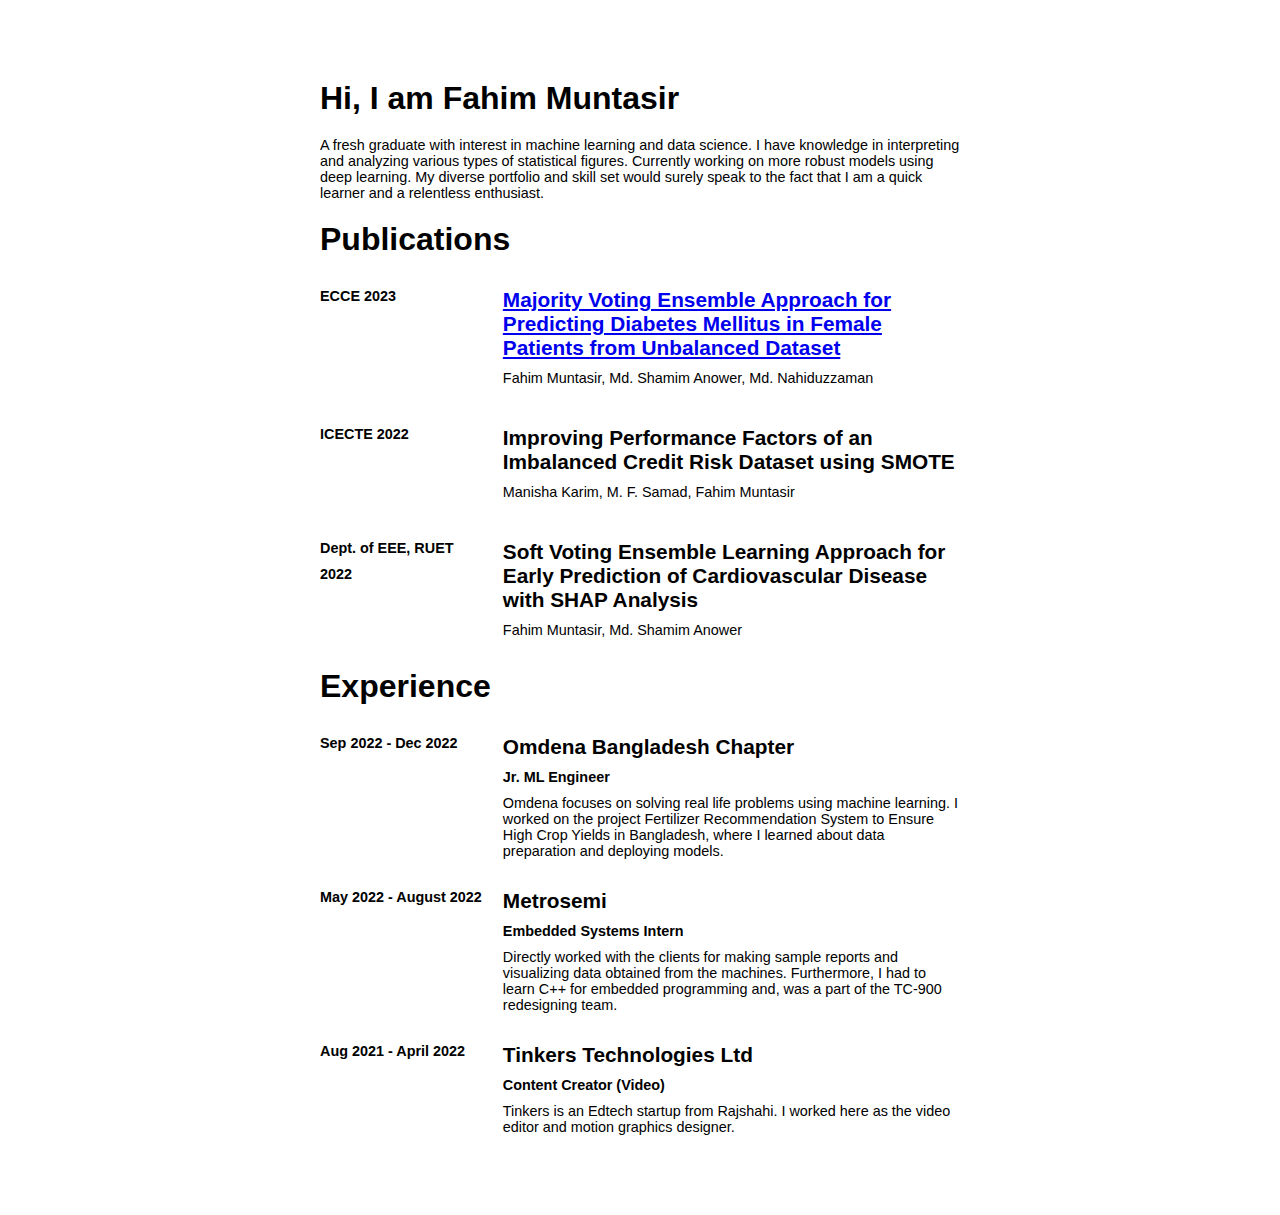
==== index.html @ 5d3c7156 "cleaning" ====
<!DOCTYPE html>
<html lang="en">
<head>
    <meta charset="UTF-8">
    <meta http-equiv="X-UA-Compatible" content="IE=edge">
    <meta name="viewport" content="width=device-width, initial-scale=1.0">
    <link rel="stylesheet" href="style.css">
    <title>Fahim Muntasir</title>
</head>
<body>
    <section class="bio">
        <div>
            <h1>Hi, I am Fahim Muntasir</h1>
            <p>
                A fresh graduate with interest in machine learning and data science. I have knowledge in interpreting and analyzing various types of statistical figures. Currently working on more robust models using deep learning. My diverse portfolio and skill set would surely speak to the fact that I am a quick learner and a relentless enthusiast.
            </p>
        </div>
    </section>

    <section class="publication">
        <h1>Publications</h1>
        <div id="exp-1">
            <div>
                <h3 class="time">ECCE 2023</h3>
            </div>
            <div class="info">
            <h2><a href="https://ieeexplore.ieee.org/document/10101629/">Majority Voting Ensemble Approach for Predicting Diabetes Mellitus in Female Patients from Unbalanced Dataset</a></h2>
            <h3 class="author">Fahim Muntasir, Md. Shamim Anower, Md. Nahiduzzaman</h3>
            </div>
        </div>

        <div id="exp-1">
            <div>
                <h3 class="time">ICECTE 2022</h3>
            </div>
            <div class="info">
            <h2>Improving Performance Factors of an Imbalanced Credit Risk Dataset using SMOTE</h2>
            <h3 class="author">Manisha Karim, M. F. Samad, Fahim Muntasir</h3>
            </div>
        </div>

        <div id="exp-1">
            <div>
                <h3 class="time">Dept. of EEE, RUET</h3>
                <h3 class="time">2022</h3>
            </div>
            <div class="info">
            <h2>Soft Voting Ensemble Learning Approach for Early Prediction of Cardiovascular Disease with SHAP Analysis</h2>
            <h3 class="author">Fahim Muntasir, Md. Shamim Anower</h3>
            </div>
        </div>
<!-- W3.CSS to make responsive  -->

    </section>

    <section class="experience">
        <h1>Experience</h1>
        <div id="exp-1">
            <div>
                <h3 class="time">Sep 2022 - Dec 2022</h3>
            </div>
            <div class="info">
            <h2>Omdena Bangladesh Chapter</h2>
            <h3 class="post">Jr. ML Engineer</h3>
            <p>
                Omdena focuses on solving real life problems using machine learning. I worked on the project Fertilizer Recommendation System to Ensure High Crop Yields in Bangladesh, where I learned about data preparation and deploying models.
            </p>
            </div>
        </div>

        <div id="exp-1">
            <div>
                <h3 class="time">May 2022 - August 2022</h3>
            </div>
            <div class="info">
            <h2>Metrosemi</h2>
            <h3 class="post">Embedded Systems Intern</h3>
            <p>
                Directly worked with the clients for making sample reports and visualizing data obtained from the machines. Furthermore, I had to learn C++ for embedded programming and, was a part of the TC-900 redesigning team.
            </p>
            </div>
        </div>

        <div id="exp-1">
            <div>
                <h3 class="time">Aug 2021 - April 2022</h3>
            </div>
            <div class="info">
            <h2>Tinkers Technologies Ltd</h2>
            <h3 class="post">Content Creator (Video)</h3>
            <p>
                Tinkers is an Edtech startup from Rajshahi. I worked here as the video editor and motion graphics designer.
            </p>
            </div>
        </div>
    </section>
    
    
</body>
</html>
---- style.css ----
@import url('https://fonts.googleapis.com/css2?family=Bebas+Neue&family=Roboto+Slab&display=swap');
@font-face{
    font-family:"helvetica";
    src:url("https://candyfonts.com/wp-data/2018/10/26/11538/HELR45W.ttf") format("woff"),
    url("https://candyfonts.com/wp-data/2018/10/26/11538/HELR45W.ttf") format("opentype"),
    url("https://candyfonts.com/wp-data/2018/10/26/11538/HELR45W.ttf") format("truetype");
}

body{
    margin: 5rem 20rem;
    font-family: "helvetica";
}

h1{
    font-weight: 700;
    font-size: 2rem;
    margin: 20px 0;
}

h2{

    font-size: 1.3rem;

    margin: 10px 0;
}


h3.author{
    font-weight: 400;
    margin: 10px 0;
    font-size: .9rem;
}

h3.time{
    font-size: .9rem;
    margin: 10px 0;
}

h3.post{
    font-size: .9rem;
    margin: 10px 0;

}

p{
    margin: 0%;
    font-size: .9rem;
}


#exp-1{
    display: grid;
    grid-template-columns: .4fr 1fr;
    margin: 20px 0;
}
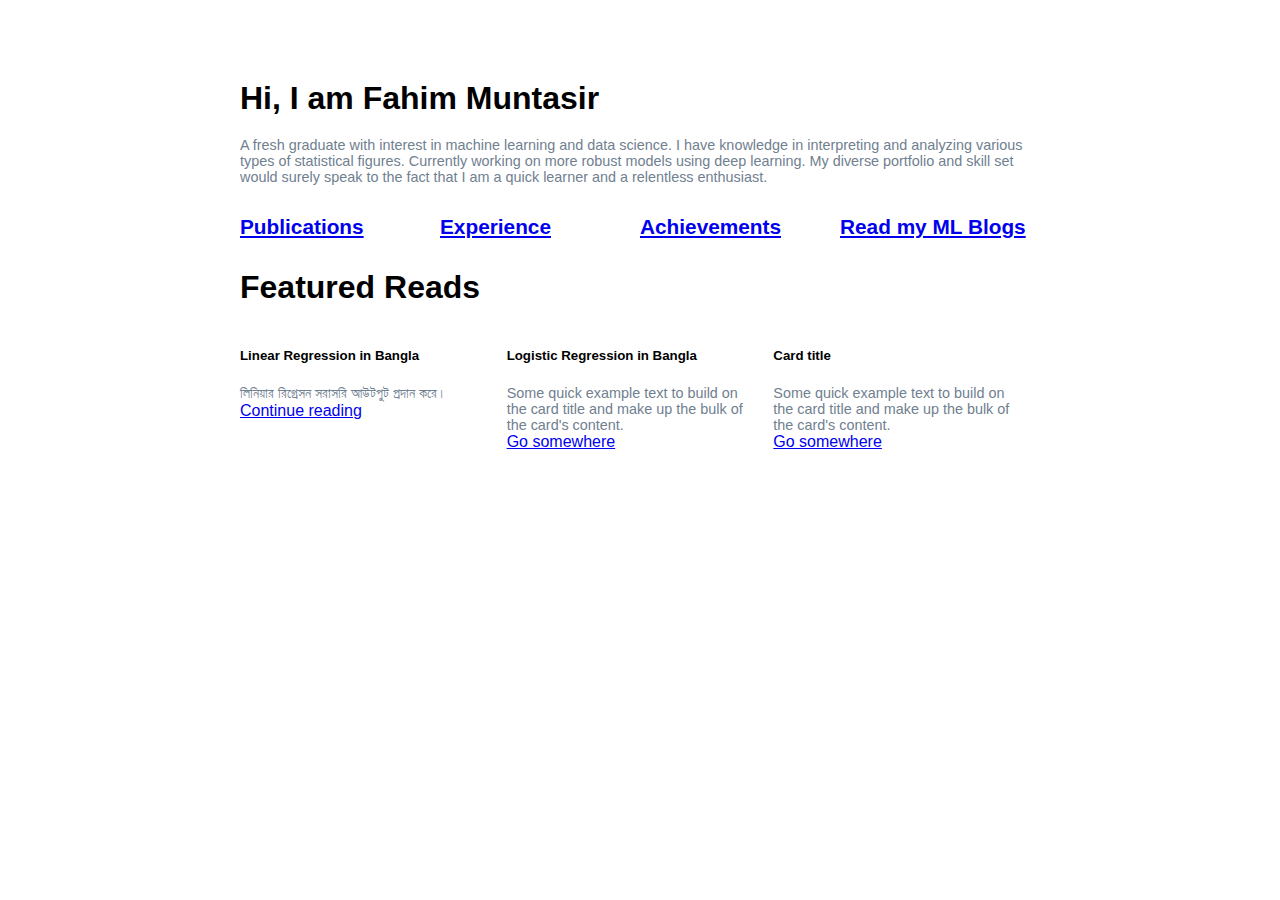
==== commit 52f7d6cc: "blogs added" ====
--- a/index.html
+++ b/index.html
@@ -4,6 +4,7 @@
     <meta charset="UTF-8">
     <meta http-equiv="X-UA-Compatible" content="IE=edge">
     <meta name="viewport" content="width=device-width, initial-scale=1.0">
+    <link href="https://cdn.jsdelivr.net/npm/bootstrap@5.0.2/dist/css/bootstrap.min.css" rel="stylesheet" integrity="sha384-EVSTQN3/azprG1Anm3QDgpJLIm9Nao0Yz1ztcQTwFspd3yD65VohhpuuCOmLASjC" crossorigin="anonymous">
     <link rel="stylesheet" href="style.css">
     <title>Fahim Muntasir</title>
 </head>
@@ -11,90 +12,46 @@
     <section class="bio">
         <div>
             <h1>Hi, I am Fahim Muntasir</h1>
-            <p>
+            <h3 class="author">
                 A fresh graduate with interest in machine learning and data science. I have knowledge in interpreting and analyzing various types of statistical figures. Currently working on more robust models using deep learning. My diverse portfolio and skill set would surely speak to the fact that I am a quick learner and a relentless enthusiast.
-            </p>
+            </h3>
         </div>
     </section>
 
-    <section class="publication">
-        <h1>Publications</h1>
-        <div id="exp-1">
-            <div>
-                <h3 class="time">ECCE 2023</h3>
-            </div>
-            <div class="info">
-            <h2><a href="https://ieeexplore.ieee.org/document/10101629/">Majority Voting Ensemble Approach for Predicting Diabetes Mellitus in Female Patients from Unbalanced Dataset</a></h2>
-            <h3 class="author">Fahim Muntasir, Md. Shamim Anower, Md. Nahiduzzaman</h3>
-            </div>
+    <section class="links">
+        <div class="link">
+            <h2><a href="publication.html">Publications</a></h2>
+            <h2><a href="experience.html">Experience</a></h2>
+            <h2><a href="publication.html">Achievements</a></h2>
+            <h2><a href="publication.html">Read my ML Blogs</a></h2>
         </div>
-
-        <div id="exp-1">
-            <div>
-                <h3 class="time">ICECTE 2022</h3>
-            </div>
-            <div class="info">
-            <h2>Improving Performance Factors of an Imbalanced Credit Risk Dataset using SMOTE</h2>
-            <h3 class="author">Manisha Karim, M. F. Samad, Fahim Muntasir</h3>
-            </div>
-        </div>
-
-        <div id="exp-1">
-            <div>
-                <h3 class="time">Dept. of EEE, RUET</h3>
-                <h3 class="time">2022</h3>
-            </div>
-            <div class="info">
-            <h2>Soft Voting Ensemble Learning Approach for Early Prediction of Cardiovascular Disease with SHAP Analysis</h2>
-            <h3 class="author">Fahim Muntasir, Md. Shamim Anower</h3>
-            </div>
-        </div>
-<!-- W3.CSS to make responsive  -->
-
     </section>
 
-    <section class="experience">
-        <h1>Experience</h1>
-        <div id="exp-1">
-            <div>
-                <h3 class="time">Sep 2022 - Dec 2022</h3>
+    <h1>Featured Reads</h1>
+    <section id="featured">
+        <div class="card" style="width: 15rem;">
+            <div class="card-body">
+              <h5 class="card-title">Linear Regression in Bangla</h5>
+              <p class="card-text">লিনিয়ার রিগ্রেসন সরাসরি আউটপুট প্রদান করে।</p>
+              <a href="#" class="btn btn-primary">Continue reading</a>
             </div>
-            <div class="info">
-            <h2>Omdena Bangladesh Chapter</h2>
-            <h3 class="post">Jr. ML Engineer</h3>
-            <p>
-                Omdena focuses on solving real life problems using machine learning. I worked on the project Fertilizer Recommendation System to Ensure High Crop Yields in Bangladesh, where I learned about data preparation and deploying models.
-            </p>
+          </div>
+
+          <div class="card" style="width: 15rem;">
+            <div class="card-body">
+              <h5 class="card-title">Logistic Regression in Bangla</h5>
+              <p class="card-text">Some quick example text to build on the card title and make up the bulk of the card's content.</p>
+              <a href="#" class="btn btn-primary">Go somewhere</a>
             </div>
-        </div>
+          </div>
 
-        <div id="exp-1">
-            <div>
-                <h3 class="time">May 2022 - August 2022</h3>
+          <div class="card" style="width: 15rem;">
+            <div class="card-body">
+              <h5 class="card-title">Card title</h5>
+              <p class="card-text">Some quick example text to build on the card title and make up the bulk of the card's content.</p>
+              <a href="#" class="btn btn-primary">Go somewhere</a>
             </div>
-            <div class="info">
-            <h2>Metrosemi</h2>
-            <h3 class="post">Embedded Systems Intern</h3>
-            <p>
-                Directly worked with the clients for making sample reports and visualizing data obtained from the machines. Furthermore, I had to learn C++ for embedded programming and, was a part of the TC-900 redesigning team.
-            </p>
-            </div>
-        </div>
-
-        <div id="exp-1">
-            <div>
-                <h3 class="time">Aug 2021 - April 2022</h3>
-            </div>
-            <div class="info">
-            <h2>Tinkers Technologies Ltd</h2>
-            <h3 class="post">Content Creator (Video)</h3>
-            <p>
-                Tinkers is an Edtech startup from Rajshahi. I worked here as the video editor and motion graphics designer.
-            </p>
-            </div>
-        </div>
+          </div>
     </section>
-    
-    
 </body>
 </html>--- a/style.css
+++ b/style.css
@@ -7,9 +7,12 @@
 }
 
 body{
-    margin: 5rem 20rem;
+    margin: 5rem 10rem;
+    padding: 0 5em;
     font-family: "helvetica";
 }
+
+  
 
 h1{
     font-weight: 700;
@@ -20,7 +23,6 @@
 h2{
 
     font-size: 1.3rem;
-
     margin: 10px 0;
 }
 
@@ -29,11 +31,14 @@
     font-weight: 400;
     margin: 10px 0;
     font-size: .9rem;
+    color: slategray;
 }
 
 h3.time{
     font-size: .9rem;
     margin: 10px 0;
+    padding-right: 2rem;
+    text-align: right;
 }
 
 h3.post{
@@ -45,11 +50,62 @@
 p{
     margin: 0%;
     font-size: .9rem;
+    color: slategray;
 }
 
 
 #exp-1{
     display: grid;
-    grid-template-columns: .4fr 1fr;
+    grid-template-columns: .5fr 1fr;
     margin: 20px 0;
-}+}
+
+.link{
+    display: grid;
+    grid-template-columns: 1fr 1fr 1fr 1fr;
+    margin: 20px 0;
+}
+
+#featured{
+    display: grid;
+    grid-template-columns: 1fr 1fr 1fr;
+    margin: 10px 0;
+}
+
+@media only screen and (max-width: 768px) {
+    body {
+      margin: 20px;
+    }
+    h1{
+        font-size: 1.5rem;
+    }
+    h2{
+        font-size:1rem;
+    }
+    h3{
+        font-size: .6rem;
+    }
+    p{
+        font-size: .8rem;
+    }
+    #exp-1{
+        display: grid;
+        grid-template-columns: 0 1fr;
+        margin: 20px 0;
+    }
+    .time{
+        display: none;
+    }
+
+    .link{
+        display: block;
+    }
+
+    #featured{
+        display: block;
+    }
+
+    .card{
+        margin: 20px 0;
+    }
+  }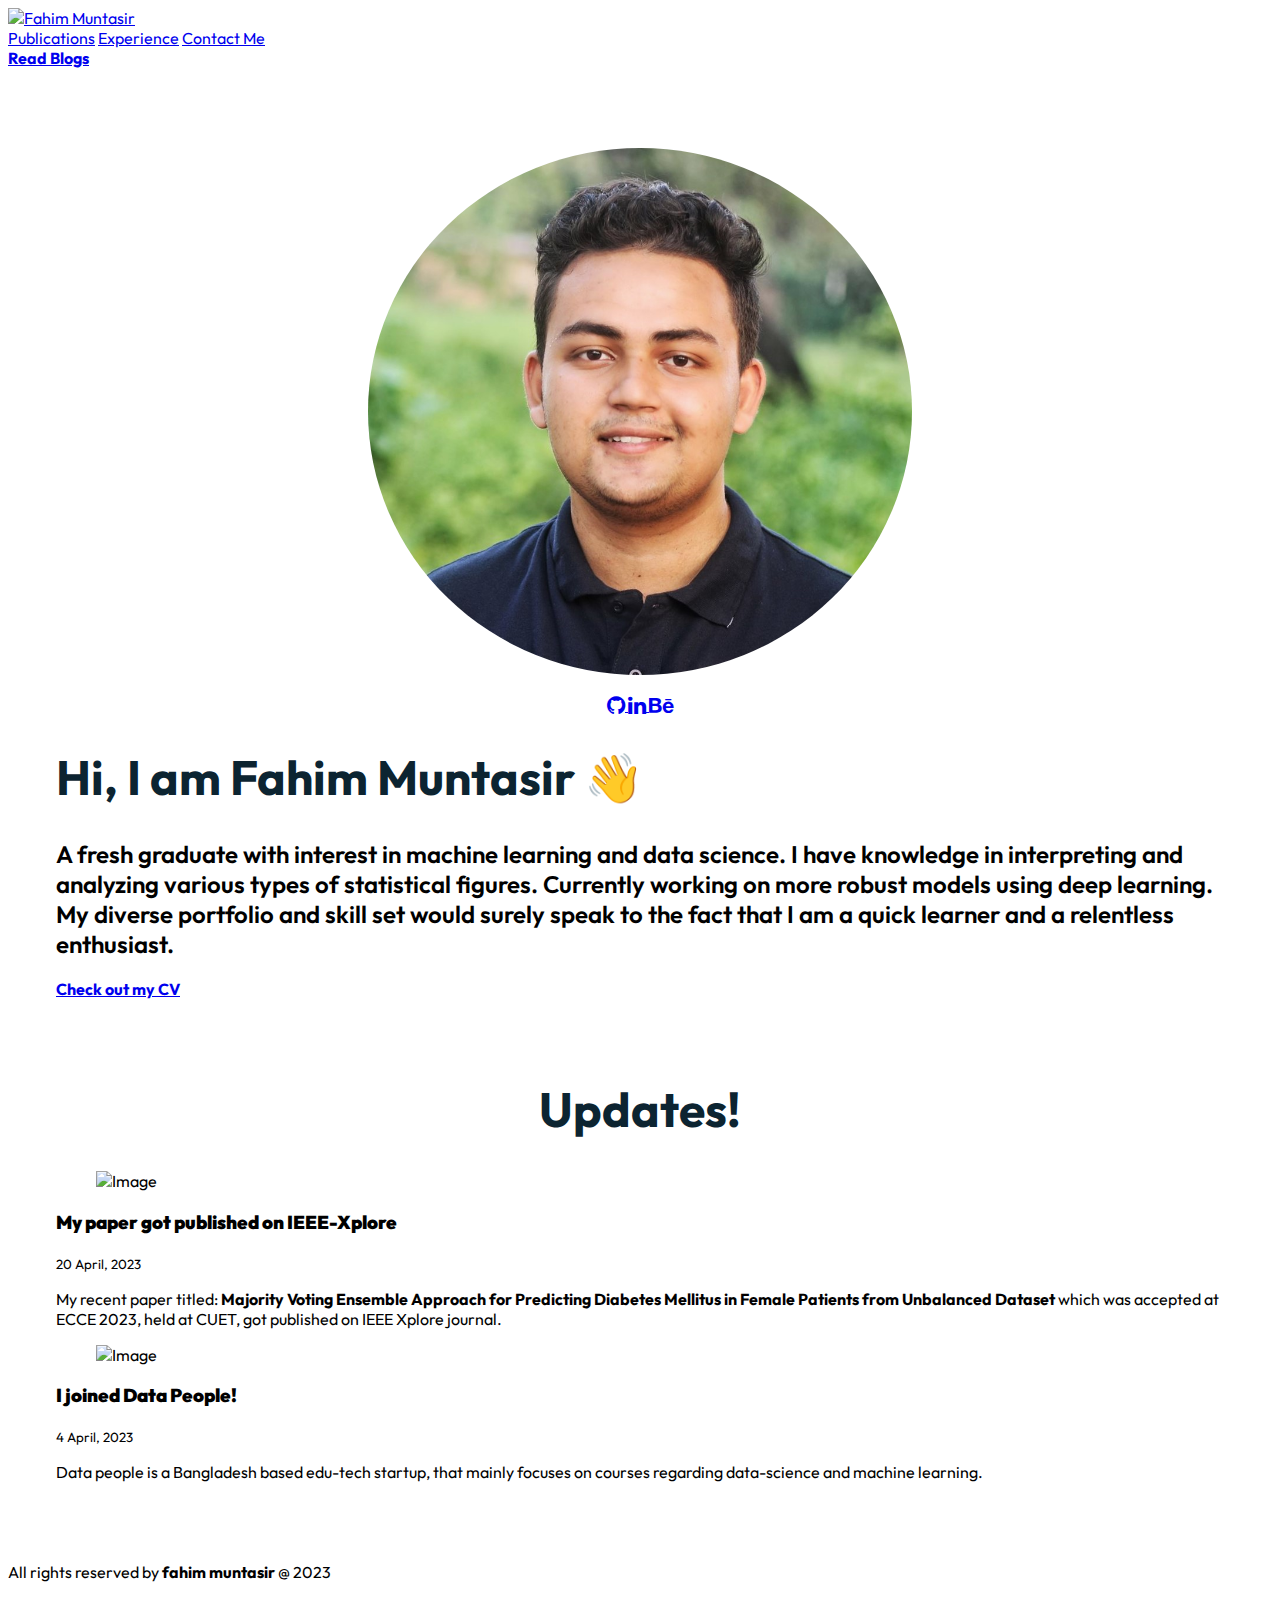
==== commit c0688fda: "bulma to the rescue" ====
--- a/index.html
+++ b/index.html
@@ -4,54 +4,189 @@
     <meta charset="UTF-8">
     <meta http-equiv="X-UA-Compatible" content="IE=edge">
     <meta name="viewport" content="width=device-width, initial-scale=1.0">
-    <link href="https://cdn.jsdelivr.net/npm/bootstrap@5.0.2/dist/css/bootstrap.min.css" rel="stylesheet" integrity="sha384-EVSTQN3/azprG1Anm3QDgpJLIm9Nao0Yz1ztcQTwFspd3yD65VohhpuuCOmLASjC" crossorigin="anonymous">
-    <link rel="stylesheet" href="style.css">
-    <title>Fahim Muntasir</title>
+
+    <link rel="stylesheet" href="https://cdn.jsdelivr.net/npm/bulma@0.9.3/css/bulma.min.css">
+    
+    <link rel="stylesheet" href="https://maxcdn.bootstrapcdn.com/font-awesome/4.7.0/css/font-awesome.min.css">
+    <link rel="stylesheet" href="styles.css">
+    <title>Document</title>
 </head>
 <body>
-    <section class="bio">
-        <div>
-            <h1>Hi, I am Fahim Muntasir</h1>
-            <h3 class="author">
-                A fresh graduate with interest in machine learning and data science. I have knowledge in interpreting and analyzing various types of statistical figures. Currently working on more robust models using deep learning. My diverse portfolio and skill set would surely speak to the fact that I am a quick learner and a relentless enthusiast.
-            </h3>
+
+
+  <nav class="navbar is-fixed-top" role="navigation" aria-label="main navigation">
+    <div class="navbar-brand">
+      <a class="navbar-item" href="https://fontmeme.com/signature-fonts/"><img src="https://fontmeme.com/permalink/230427/e392197a29cda39f027a564bb44cf9f8.png" width="150" height="50" alt="Fahim Muntasir" border="0"></a>
+  
+      <a role="button" class="navbar-burger burger" aria-label="menu" aria-expanded="false" data-target="navbarBasicExample">
+        <span aria-hidden="true"></span>
+        <span aria-hidden="true"></span>
+        <span aria-hidden="true"></span>
+      </a>
+    </div>
+  
+    <div id="navbarBasicExample" class="navbar-menu">
+      <div class="navbar-end">
+        <a class="navbar-item" href="publication.html">Publications</a>
+        <a class="navbar-item" href="experience.html">Experience</a>
+        <a class="navbar-item" href="contact.html">Contact Me</a>
+
+        <div class="buttons">
+            <a class="button is-dark" href="#">
+              <strong>Read Blogs</strong>
+            </a>
         </div>
-    </section>
+      </div>
+    </div>
+  </nav>
 
-    <section class="links">
-        <div class="link">
-            <h2><a href="publication.html">Publications</a></h2>
-            <h2><a href="experience.html">Experience</a></h2>
-            <h2><a href="publication.html">Achievements</a></h2>
-            <h2><a href="publication.html">Read my ML Blogs</a></h2>
+
+<div class="block" id="bio">
+    <div class="container">
+        <div class="columns">
+            <div class="column is-one-third" id="side-panel">
+                <figure>
+                    <img class="is-rounded" src="fmn passport.jpg">
+                </figure>
+
+                <a href="https://github.com/fahim-muntasir-niloy">
+                  <span class="icon is-medium">
+                    <i class="fa fa-github fa-lg"></i>
+                  </span>
+                </a>
+                <!-- <a href="https://www.kaggle.com/muntasirfahimniloy">
+                  <span class="icon">
+                    <i class="fa fa-kaggle"></i>
+                  </span>
+                </a> -->
+                <a href="https://www.linkedin.com/in/fahim-muntasir-7bb793146/">
+                  <span class="icon is-medium">
+                    <i class="fa fa-linkedin fa-lg"></i>
+                  </span>
+                </a>
+                <a href="https://www.behance.net/fahimmniloy">
+                  <span class="icon is-medium">
+                    <i class="fa fa-behance fa-lg"></i>
+                  </span>
+                </a>
+            </div>
+            <div class="column">
+                <h1>Hi, I am Fahim Muntasir 👋</h1>
+                <div class="block">
+                    <h2 class="subtitle">
+                        A fresh graduate with interest in machine learning and data science. I have knowledge in interpreting and analyzing various types of statistical figures. Currently working on more robust models using deep learning. My diverse portfolio and skill set would surely speak to the fact that I am a quick learner and a relentless enthusiast.
+                    </h2>
+                    <div class="block">
+                      <a href="https://yn00n-my.sharepoint.com/:b:/g/personal/fmn_ms365ce_onmicrosoft_com/EZx0MgwAwXtPq0aF73CgcKYBkCW4fFNMMeJz06hncAA2ng?e=YZSFUz" class="button is-dark"><strong>Check out my CV</strong></a>
+                    </div>
+                </div>
+            </div>
         </div>
-    </section>
+    </div>
+</div>
 
-    <h1>Featured Reads</h1>
-    <section id="featured">
-        <div class="card" style="width: 15rem;">
-            <div class="card-body">
-              <h5 class="card-title">Linear Regression in Bangla</h5>
-              <p class="card-text">লিনিয়ার রিগ্রেসন সরাসরি আউটপুট প্রদান করে।</p>
-              <a href="#" class="btn btn-primary">Continue reading</a>
+<!-- Updates Section -->
+
+<div class="block" id="bio">
+    <div class="container">
+        <div class="columns">
+            <div class="column is-one-third" id="side-panel">
+                <h1>Updates!</h1>
             </div>
-          </div>
+            <div class="column">
 
-          <div class="card" style="width: 15rem;">
-            <div class="card-body">
-              <h5 class="card-title">Logistic Regression in Bangla</h5>
-              <p class="card-text">Some quick example text to build on the card title and make up the bulk of the card's content.</p>
-              <a href="#" class="btn btn-primary">Go somewhere</a>
+                <div class="box">
+                    <article class="media">
+                      <div class="media-left">
+                        <figure class="image is-squared">
+                          <img src="http://bulma.io/images/placeholders/128x128.png" alt="Image">
+                        </figure>
+                      </div>
+                      <div class="media-content">
+                        <div class="content">
+                            <h3><strong>My paper got published on IEEE-Xplore</strong></h3>
+                            <small>20 April, 2023</small>
+                            <p>
+                            My recent paper titled: <strong>
+                                Majority Voting Ensemble Approach for Predicting Diabetes Mellitus in Female Patients from Unbalanced Dataset</strong> which was accepted at ECCE 2023, held at CUET, got published on IEEE Xplore journal.
+                          </p>
+                        </div>
+                      </div>
+                    </article>
+                  </div>
+
+
+                <div class="box">
+                  <article class="media">
+                    <div class="media-left">
+                      <figure class="image is-squared">
+                        <img src="http://bulma.io/images/placeholders/128x128.png" alt="Image">
+                      </figure>
+                    </div>
+                    <div class="media-content">
+                      <div class="content">
+                          <h3><strong>I joined Data People!</strong></h3>
+                          <small>4 April, 2023</small>
+                          <p>
+                          Data people is a Bangladesh based edu-tech startup, that mainly focuses on courses regarding data-science and machine learning. 
+                        </p>
+                      </div>
+                    </div>
+                  </article>
+                </div>
+
+                
+                
             </div>
-          </div>
 
-          <div class="card" style="width: 15rem;">
-            <div class="card-body">
-              <h5 class="card-title">Card title</h5>
-              <p class="card-text">Some quick example text to build on the card title and make up the bulk of the card's content.</p>
-              <a href="#" class="btn btn-primary">Go somewhere</a>
             </div>
-          </div>
-    </section>
+        </div>
+    </div>
+</div>
+
+<footer class="footer">
+  <div class="container">
+    <div class="content has-text-centered">
+      <p>
+        All rights reserved by <strong>fahim muntasir</strong> @ 2023
+      </p>
+    </div>
+  </div>
+</footer>
+
+
+
+
+
+
+
+<!-- navbar menu -->
+<script>
+  document.addEventListener('DOMContentLoaded', function() {
+
+    // Get all "navbar-burger" elements
+    const $navbarBurgers = Array.prototype.slice.call(document.querySelectorAll('.navbar-burger'), 0);
+
+    // Check if there are any navbar burgers
+    if ($navbarBurgers.length > 0) {
+
+      // Add a click event listener to each of them
+      $navbarBurgers.forEach(function ($el) {
+        $el.addEventListener('click', function () {
+
+          // Get the target from the "data-target" attribute
+          const target = $el.dataset.target;
+          const $target = document.getElementById(target);
+
+          // Toggle the "is-active" class on both the "navbar-burger" and the "navbar-menu"
+          $el.classList.toggle('is-active');
+          $target.classList.toggle('is-active');
+
+        });
+      });
+    }
+  });
+</script>
+
 </body>
 </html>--- a/styles.css
+++ b/styles.css
@@ -0,0 +1,53 @@
+@import url('https://fonts.cdnfonts.com/css/archia');
+@import url('https://fonts.googleapis.com/css2?family=Outfit:wght@400;700;900&display=swap');
+
+/* Storm: #0c2431 | Teal: #194a50 | Sunburst: #d37556 | Sand: #d8a28c | Cloud: #e1dad2 */
+
+body{
+
+    font-family: 'Outfit';
+}
+
+h1{
+    color: #0c2431;
+    font-family: 'Outfit';
+    font-weight: 700;
+    font-size: 3em;
+}
+h2{
+    font-family: 'Outfit';
+    font-size: 1.5em;
+    font-weight: 600;
+}
+.content h4{
+    font-weight: 400;
+}
+
+.is-rounded{
+    width: 50%;
+    border-radius: 50%;
+}
+
+#bio{
+    margin: 5em 3em;
+}
+
+#update{
+    margin: 10px;
+    text-align: center;
+}
+
+#side-panel{
+    text-align: center;
+}
+
+
+/* publication page */
+
+#pub{
+    text-align: center;
+    padding-bottom: 2em;
+}
+#time{
+    text-align: left;
+}
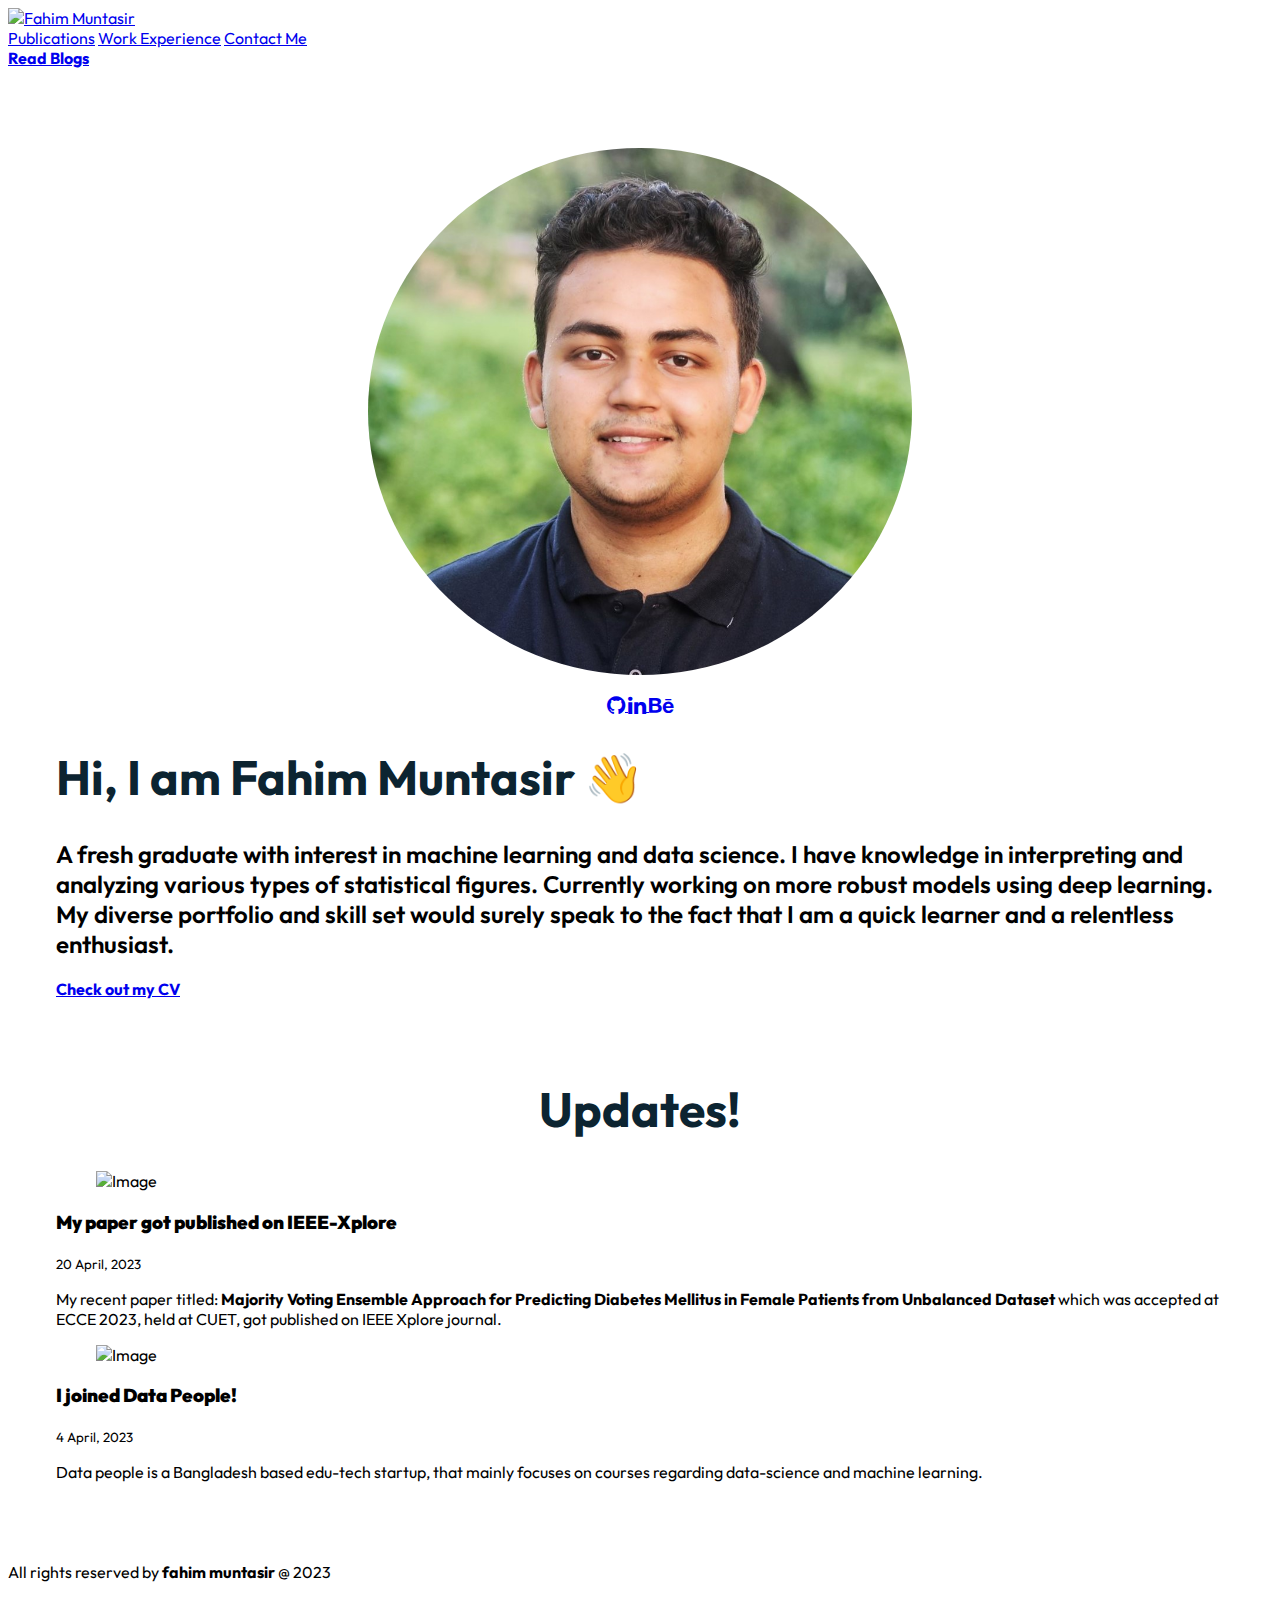
==== commit c38da009: "experience page" ====
--- a/index.html
+++ b/index.html
@@ -9,14 +9,14 @@
     
     <link rel="stylesheet" href="https://maxcdn.bootstrapcdn.com/font-awesome/4.7.0/css/font-awesome.min.css">
     <link rel="stylesheet" href="styles.css">
-    <title>Document</title>
+    <title>Fahim Muntasir</title>
 </head>
 <body>
 
 
   <nav class="navbar is-fixed-top" role="navigation" aria-label="main navigation">
     <div class="navbar-brand">
-      <a class="navbar-item" href="https://fontmeme.com/signature-fonts/"><img src="https://fontmeme.com/permalink/230427/e392197a29cda39f027a564bb44cf9f8.png" width="150" height="50" alt="Fahim Muntasir" border="0"></a>
+      <a class="navbar-item" href="https://fahim-muntasir-niloy.github.io/my_portfolio_site/"><img src="https://fontmeme.com/permalink/230427/e392197a29cda39f027a564bb44cf9f8.png" width="150" height="50" alt="Fahim Muntasir" border="0"></a>
   
       <a role="button" class="navbar-burger burger" aria-label="menu" aria-expanded="false" data-target="navbarBasicExample">
         <span aria-hidden="true"></span>
@@ -28,7 +28,7 @@
     <div id="navbarBasicExample" class="navbar-menu">
       <div class="navbar-end">
         <a class="navbar-item" href="publication.html">Publications</a>
-        <a class="navbar-item" href="experience.html">Experience</a>
+        <a class="navbar-item" href="experience.html">Work Experience</a>
         <a class="navbar-item" href="contact.html">Contact Me</a>
 
         <div class="buttons">
--- a/styles.css
+++ b/styles.css
@@ -51,3 +51,22 @@
 #time{
     text-align: left;
 }
+
+
+/* Work experience page */
+#jobs{
+    padding: 0 5em;
+}
+#job-bio{
+    margin: 5em 15em;
+}
+.line{
+    border-bottom: 1px solid #d8a28c;
+    opacity: 50%;
+    margin-bottom: 20px;
+}
+@media screen and (max-width: 768px) {
+    #job-bio {
+      margin: 5em 1em;
+    }
+}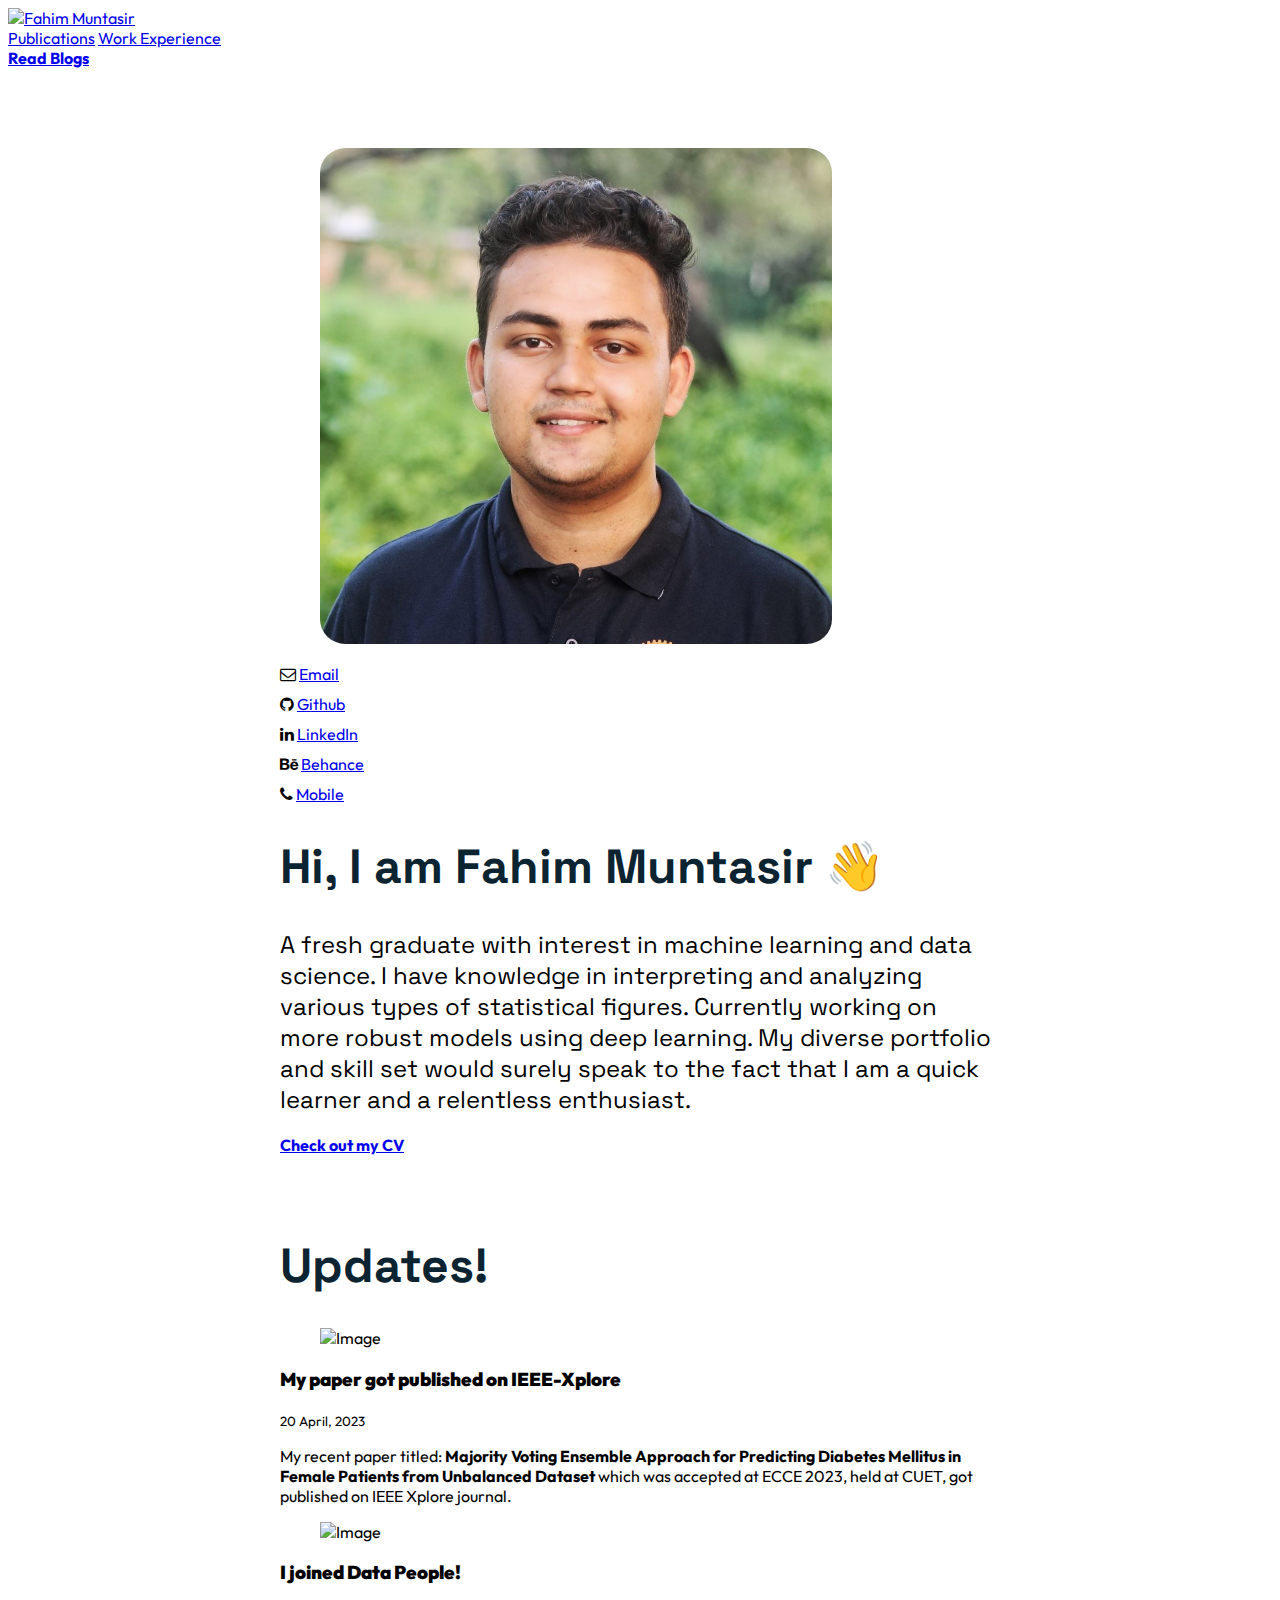
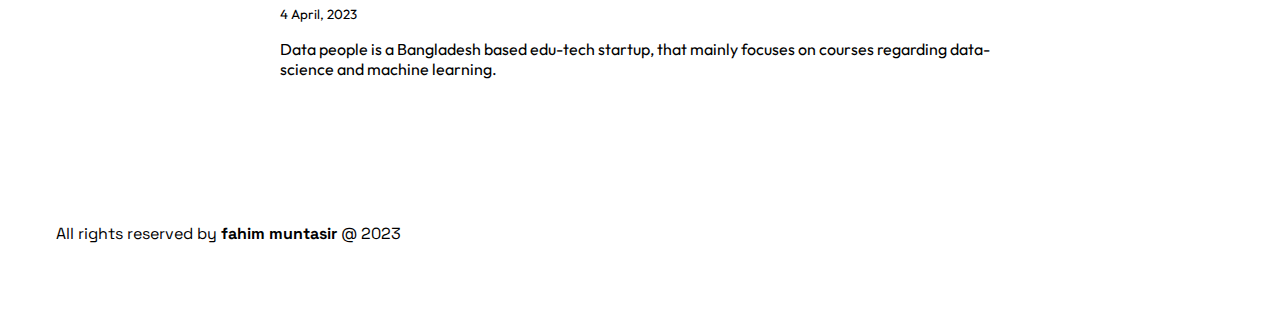
==== commit 05ba7a90: "blogs left to add" ====
--- a/index.html
+++ b/index.html
@@ -29,7 +29,6 @@
       <div class="navbar-end">
         <a class="navbar-item" href="publication.html">Publications</a>
         <a class="navbar-item" href="experience.html">Work Experience</a>
-        <a class="navbar-item" href="contact.html">Contact Me</a>
 
         <div class="buttons">
             <a class="button is-dark" href="#">
@@ -48,27 +47,48 @@
                 <figure>
                     <img class="is-rounded" src="fmn passport.jpg">
                 </figure>
-
-                <a href="https://github.com/fahim-muntasir-niloy">
-                  <span class="icon is-medium">
-                    <i class="fa fa-github fa-lg"></i>
-                  </span>
-                </a>
-                <!-- <a href="https://www.kaggle.com/muntasirfahimniloy">
-                  <span class="icon">
-                    <i class="fa fa-kaggle"></i>
-                  </span>
-                </a> -->
-                <a href="https://www.linkedin.com/in/fahim-muntasir-7bb793146/">
-                  <span class="icon is-medium">
-                    <i class="fa fa-linkedin fa-lg"></i>
-                  </span>
-                </a>
-                <a href="https://www.behance.net/fahimmniloy">
-                  <span class="icon is-medium">
-                    <i class="fa fa-behance fa-lg"></i>
-                  </span>
-                </a>
+<div class="contact_links">
+  <span class="icon-text">
+    <span class="icon">
+        <i class="fa fa-envelope-o fa-md"></i>
+    </span>
+  </span>
+    <a href="mailto:muntasirfahim.niloy@gmail.com">Email</a>
+</div>
+
+<div class="contact_links">
+<span class="icon-text">
+  <span class="icon">
+      <i class="fa fa-github fa-md"></i>
+  </span>
+</span>
+  <a href="https://github.com/fahim-muntasir-niloy">Github</a>
+</div>
+                 
+<div class="contact_links">
+  <span class="icon-text">
+    <span class="icon">
+        <i class="fa fa-linkedin fa-md"></i>
+    </span>
+    <a href="https://www.linkedin.com/in/fahim-muntasir-7bb793146/">LinkedIn</a>
+
+</div>
+<div class="contact_links">
+<span class="icon-text">
+  <span class="icon">
+      <i class="fa fa-behance fa-md"></i>
+  </span>
+  <a href="https://www.behance.net/fahimmniloy">Behance</a>
+</div>
+                
+<div class="contact_links">
+  <span class="icon-text">
+    <span class="icon">
+        <i class="fa fa-phone fa-md"></i>
+    </span>
+  <a href="tel:+880-1701009210">Mobile</a>
+</div>
+
             </div>
             <div class="column">
                 <h1>Hi, I am Fahim Muntasir 👋</h1>
@@ -79,6 +99,9 @@
                     <div class="block">
                       <a href="https://yn00n-my.sharepoint.com/:b:/g/personal/fmn_ms365ce_onmicrosoft_com/EZx0MgwAwXtPq0aF73CgcKYBkCW4fFNMMeJz06hncAA2ng?e=YZSFUz" class="button is-dark"><strong>Check out my CV</strong></a>
                     </div>
+                    <a class="phone_menu" href="mailto:muntasirfahim.niloy@gmail.com">Email</a>
+                    <a class="phone_menu" href="https://github.com/fahim-muntasir-niloy">Github</a>
+                    <a class="phone_menu" href="https://www.linkedin.com/in/fahim-muntasir-7bb793146/">LinkedIn</a>
                 </div>
             </div>
         </div>
@@ -99,7 +122,7 @@
                     <article class="media">
                       <div class="media-left">
                         <figure class="image is-squared">
-                          <img src="http://bulma.io/images/placeholders/128x128.png" alt="Image">
+                          <img src="https://picsum.photos/id/24/128" alt="Image">
                         </figure>
                       </div>
                       <div class="media-content">
@@ -120,7 +143,7 @@
                   <article class="media">
                     <div class="media-left">
                       <figure class="image is-squared">
-                        <img src="http://bulma.io/images/placeholders/128x128.png" alt="Image">
+                        <img src="https://picsum.photos/id/60/128" alt="Image">
                       </figure>
                     </div>
                     <div class="media-content">
--- a/styles.css
+++ b/styles.css
@@ -1,4 +1,6 @@
 @import url('https://fonts.cdnfonts.com/css/archia');
+@import url('https://fonts.googleapis.com/css2?family=Space+Grotesk:wght@400;700&display=swap');
+@import url('https://fonts.googleapis.com/css2?family=Kanit:wght@500;700&display=swap');
 @import url('https://fonts.googleapis.com/css2?family=Outfit:wght@400;700;900&display=swap');
 
 /* Storm: #0c2431 | Teal: #194a50 | Sunburst: #d37556 | Sand: #d8a28c | Cloud: #e1dad2 */
@@ -8,28 +10,45 @@
     font-family: 'Outfit';
 }
 
+.footer{
+    font-family: "Space Grotesk";
+    padding: 3em;
+}
+
 h1{
     color: #0c2431;
-    font-family: 'Outfit';
+    font-family: 'Space Grotesk';
     font-weight: 700;
     font-size: 3em;
 }
 h2{
-    font-family: 'Outfit';
+    font-family: 'Space Grotesk';
     font-size: 1.5em;
-    font-weight: 600;
+    font-weight: 400;
+}
+
+.contact_links{
+    margin-bottom: 10px;
+}
+
+.phone_menu{
+    /* display: none; */
+    font-family: "Space Grotesk";
+    padding: 0 40px 0 0;
+    text-decoration: underline;
 }
 .content h4{
     font-weight: 400;
 }
 
 .is-rounded{
-    width: 50%;
-    border-radius: 50%;
+    width: 80%;
+    border-radius: 5%;
 }
 
 #bio{
-    margin: 5em 3em;
+    margin: 5em 7em;
+    padding: 0 10em;
 }
 
 #update{
@@ -38,7 +57,7 @@
 }
 
 #side-panel{
-    text-align: center;
+    text-align: left;
 }
 
 
@@ -65,7 +84,31 @@
     opacity: 50%;
     margin-bottom: 20px;
 }
+
+@media only screen and (min-width: 768px) {
+    /* CSS rules for large screens */
+    .phone_menu {
+      display: none;
+    }
+  }
+
+  /* CSS rule for mobile */
 @media screen and (max-width: 768px) {
+    #bio{
+        margin: 5em 1em;
+        padding: 0 1em;
+        text-align: left;
+    }
+    #side-panel{
+        text-align: center;
+    }
+    .is-rounded{
+        width: 50%;
+        border-radius: 50%;
+    }
+    .contact_links{
+        display: none;
+    }
     #job-bio {
       margin: 5em 1em;
     }
